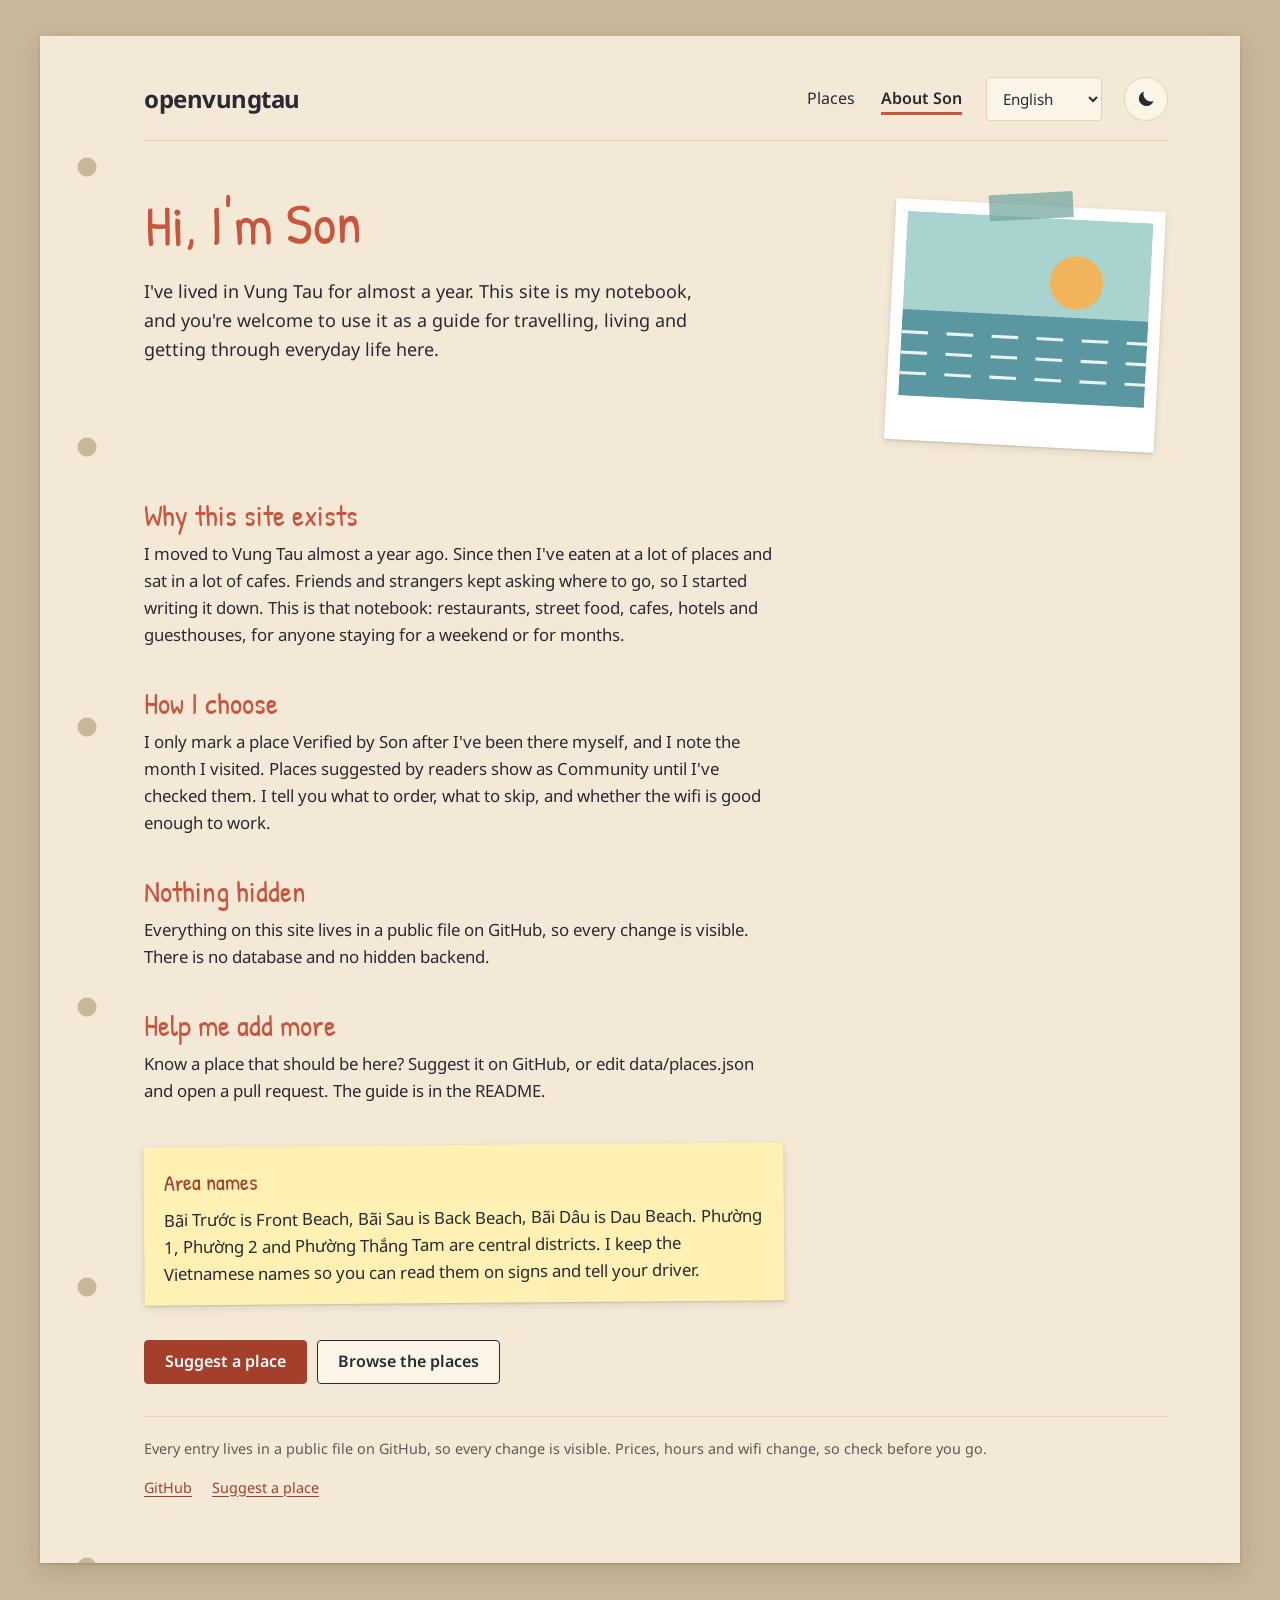
==== about.html @ d9847985 "Add openvungtau site: notebook UI, About page, 5 languages Static site (HTML, CSS, vanilla JS) of ve" ====
<!doctype html>
<html lang="en">
<head>
  <meta charset="utf-8">
  <meta name="viewport" content="width=device-width, initial-scale=1">
  <title data-i18n="about.title">Hi, I'm Son</title>
  <meta name="description" data-i18n-content="meta.description" content="Verified cafes, restaurants, stays and coworking spots in Vung Tau, Vietnam, from someone who lives there. For expats, nomads and travellers.">
  <meta name="color-scheme" content="light dark">
  <script>
    (function () {
      try {
        var saved = localStorage.getItem("ovt-theme");
        if (saved === "light" || saved === "dark") document.documentElement.dataset.theme = saved;
      } catch (e) {}
    })();
  </script>
  <link rel="preconnect" href="https://fonts.googleapis.com">
  <link rel="preconnect" href="https://fonts.gstatic.com" crossorigin>
  <link rel="stylesheet" href="https://fonts.googleapis.com/css2?family=Noto+Sans:wght@400;600;700&family=Noto+Sans+KR:wght@400;700&family=Noto+Sans+SC:wght@400;700&family=Patrick+Hand&display=swap">
  <link rel="stylesheet" href="css/style.css">
  <script src="js/i18n.js" defer></script>
</head>
<body>
  <div class="sheet">
    <header class="site-header">
      <a class="brand" href="index.html">openvungtau</a>
      <nav class="site-nav" data-i18n-label="nav.label" aria-label="Main">
        <a href="index.html" data-i18n="nav.places">Places</a>
        <a href="about.html" aria-current="page" data-i18n="nav.about">About Son</a>
        <label class="lang">
          <span class="visually-hidden" data-i18n="nav.lang">Language</span>
          <select id="lang-select"><option value="en">English</option></select>
        </label>
        <button class="icon-btn" id="theme-toggle" type="button" aria-label="Switch to dark mode" aria-pressed="false">
          <svg viewBox="0 0 24 24" width="20" height="20" aria-hidden="true" focusable="false">
            <path class="icon-moon" d="M21 14.5A9 9 0 0 1 9.5 3a9 9 0 1 0 11.5 11.5Z" fill="currentColor"/>
            <g class="icon-sun" fill="none" stroke="currentColor" stroke-width="2" stroke-linecap="round">
              <circle cx="12" cy="12" r="4"/>
              <path d="M12 2v2M12 20v2M4.9 4.9l1.4 1.4M17.7 17.7l1.4 1.4M2 12h2M20 12h2M4.9 19.1l1.4-1.4M17.7 6.3l1.4-1.4"/>
            </g>
          </svg>
        </button>
      </nav>
    </header>

    <main class="about">
      <section class="hero">
        <div class="hero-text">
          <h1 class="hand" data-i18n="about.title">Hi, I'm Son</h1>
          <p class="lead" data-i18n="about.lead">I've lived in Vung Tau for almost a year. This site is my notebook, and you're welcome to use it as a guide for travelling, living and getting through everyday life here.</p>
        </div>
        <div class="hero-photos" aria-hidden="true">
          <figure class="polaroid polaroid-a">
            <span class="tape"></span>
            <svg viewBox="0 0 240 180" role="presentation">
              <rect width="240" height="180" fill="#A9D3CE"/>
              <circle cx="168" cy="62" r="26" fill="#F2B45A"/>
              <rect y="96" width="240" height="84" fill="#5B97A0"/>
              <path d="M0 118h240M0 138h240M0 158h240" stroke="#E9F3EF" stroke-width="3" stroke-dasharray="26 18" fill="none"/>
            </svg>
          </figure>
        </div>
      </section>

      <div class="prose">
        <h2 class="hand" data-i18n="about.h1">Why this site exists</h2>
        <p data-i18n="about.p1">I moved to Vung Tau almost a year ago. Since then I've eaten at a lot of places and sat in a lot of cafes. Friends and strangers kept asking where to go, so I started writing it down. This is that notebook: restaurants, street food, cafes, hotels and guesthouses, for anyone staying for a weekend or for months.</p>

        <h2 class="hand" data-i18n="about.h2">How I choose</h2>
        <p data-i18n="about.p2">I only mark a place Verified by Son after I've been there myself, and I note the month I visited. Places suggested by readers show as Community until I've checked them. I tell you what to order, what to skip, and whether the wifi is good enough to work.</p>

        <h2 class="hand" data-i18n="about.h3">Nothing hidden</h2>
        <p data-i18n="about.p3">Everything on this site lives in a public file on GitHub, so every change is visible. There is no database and no hidden backend.</p>

        <h2 class="hand" data-i18n="about.h4">Help me add more</h2>
        <p data-i18n="about.p4">Know a place that should be here? Suggest it on GitHub, or edit data/places.json and open a pull request. The guide is in the README.</p>

        <aside class="note">
          <h3 class="hand" data-i18n="about.areasTitle">Area names</h3>
          <p data-i18n="about.areasText">Bãi Trước is Front Beach, Bãi Sau is Back Beach, Bãi Dâu is Dau Beach. Phường 1, Phường 2 and Phường Thắng Tam are central districts. I keep the Vietnamese names so you can read them on signs and tell your driver.</p>
        </aside>

        <div class="empty-actions about-actions">
          <a class="btn btn-primary" data-suggest-link href="#" rel="noopener" target="_blank" data-i18n="about.cta">Suggest a place</a>
          <a class="btn" href="index.html" data-i18n="about.back">Browse the places</a>
        </div>
      </div>
    </main>

    <footer class="site-footer">
      <p data-i18n="footer.note">Every entry lives in a public file on GitHub, so every change is visible. Prices, hours and wifi change, so check before you go.</p>
      <p class="footer-links">
        <a data-repo-link href="#" rel="noopener" target="_blank" data-i18n="nav.github">GitHub</a>
        <a data-suggest-link href="#" rel="noopener" target="_blank" data-i18n="nav.suggest">Suggest a place</a>
      </p>
    </footer>
  </div>
</body>
</html>
---- css/style.css ----
/* openvungtau – Son's notebook. Plain CSS, mobile-first.
   World: a ruled-paper notebook on a desk board, with taped photos, stamps and sticky notes.
   The paper owns the frame (headings, tape, stamps); body text stays calm and readable. */

:root {
  --desk: #C9B79A;
  --paper: #F4E9D6;
  --paper-2: #FBF5E8;         /* card paper */
  --paper-edge: #E2D3B5;
  --ink: #2B2A33;
  --ink-muted: #5F5A57;
  --clay: #C8553D;            /* large display + fills */
  --clay-ink: #A33F2B;        /* small text on paper (>= 4.5:1) */
  --sea: #6FA6A0;             /* tape, decoration */
  --sticky: #FFF0B3;
  --fill: #A33F2B;            /* pressed chip / primary button */
  --fill-ink: #FFFFFF;
  --focus: #1F5F66;
  --shadow: 0 1px 2px rgb(43 30 20 / 0.18), 0 8px 22px rgb(43 30 20 / 0.14);
  --shadow-sm: 0 1px 2px rgb(43 30 20 / 0.16), 0 3px 8px rgb(43 30 20 / 0.1);

  --body: "Noto Sans", "Noto Sans KR", "Noto Sans SC", system-ui, -apple-system, "Segoe UI", sans-serif;
  --hand: "Patrick Hand", "Noto Sans", "Noto Sans KR", "Noto Sans SC", system-ui, sans-serif;
  --radius: 4px;
  --gutter: 20px;
}

:root[data-theme="dark"] {
  --desk: #18222C;
  --paper: #262B36;
  --paper-2: #2F3542;
  --paper-edge: #3A4150;
  --ink: #EFE8DA;
  --ink-muted: #B8B0A6;
  --clay: #EE8B70;
  --clay-ink: #F2A892;
  --sea: #5E9C98;
  --sticky: #4D4524;
  --fill: #EE8B70;
  --fill-ink: #2A1812;
  --focus: #8ED3CE;
  --shadow: 0 1px 2px rgb(0 0 0 / 0.5), 0 8px 22px rgb(0 0 0 / 0.35);
  --shadow-sm: 0 1px 2px rgb(0 0 0 / 0.5), 0 3px 8px rgb(0 0 0 / 0.3);
}
@media (prefers-color-scheme: dark) {
  :root:not([data-theme="light"]) {
    --desk: #18222C;
    --paper: #262B36;
    --paper-2: #2F3542;
    --paper-edge: #3A4150;
    --ink: #EFE8DA;
    --ink-muted: #B8B0A6;
    --clay: #EE8B70;
    --clay-ink: #F2A892;
    --sea: #5E9C98;
    --sticky: #4D4524;
    --fill: #EE8B70;
    --fill-ink: #2A1812;
    --focus: #8ED3CE;
    --shadow: 0 1px 2px rgb(0 0 0 / 0.5), 0 8px 22px rgb(0 0 0 / 0.35);
    --shadow-sm: 0 1px 2px rgb(0 0 0 / 0.5), 0 3px 8px rgb(0 0 0 / 0.3);
  }
}

*, *::before, *::after { box-sizing: border-box; }
html { -webkit-text-size-adjust: 100%; }

body {
  margin: 0;
  background: var(--desk);
  color: var(--ink);
  font-family: var(--body);
  font-size: 1rem;
  line-height: 1.6;
}

h1, h2, h3, p, figure { margin: 0; }
a { color: var(--clay-ink); text-underline-offset: 3px; }

::selection { background: var(--sea); color: #10201f; }

:focus-visible { outline: 3px solid var(--focus); outline-offset: 2px; }

.hand {
  font-family: var(--hand);
  font-weight: 400;
  letter-spacing: 0;
}
:lang(ko) .hand, :lang(zh) .hand, :lang(ru) .hand { font-weight: 700; }

.visually-hidden {
  position: absolute !important;
  width: 1px; height: 1px;
  margin: -1px; padding: 0;
  overflow: hidden;
  clip: rect(0 0 0 0);
  white-space: nowrap;
  border: 0;
}

.skip-link {
  position: absolute;
  left: 12px;
  top: -100px;
  background: var(--fill);
  color: var(--fill-ink);
  padding: 8px 14px;
  border-radius: var(--radius);
  z-index: 100;
}
.skip-link:focus { top: 8px; }

/* ---------- The sheet (notebook page) ---------- */

.sheet {
  position: relative;
  max-width: 1200px;
  margin: 0 auto;
  min-height: 100vh;
  padding: 20px var(--gutter) 40px;
  background: var(--paper);
}
@media (min-width: 900px) {
  body { padding: 36px 24px 56px; }
  .sheet {
    min-height: 0;
    padding: 40px 72px 56px 104px;
    box-shadow: var(--shadow);
  }
  /* binder holes */
  .sheet::before {
    content: "";
    position: absolute;
    left: 36px;
    top: 0;
    bottom: 0;
    width: 22px;
    background:
      radial-gradient(circle at 11px 11px, var(--desk) 0 9px, transparent 10px) 0 120px / 22px 280px repeat-y;
    pointer-events: none;
  }
}

/* ---------- Header ---------- */

.site-header {
  display: flex;
  flex-wrap: wrap;
  align-items: center;
  justify-content: space-between;
  gap: 12px 24px;
  padding-bottom: 18px;
  border-bottom: 1px solid var(--paper-edge);
}
.brand {
  font-size: 1.5rem;
  font-weight: 700;
  letter-spacing: -0.02em;
  color: var(--ink);
  text-decoration: none;
}
.site-nav {
  display: flex;
  flex-wrap: wrap;
  align-items: center;
  gap: 6px 22px;
}
.site-nav a {
  color: var(--ink);
  text-decoration: none;
  padding: 10px 2px;
  min-height: 44px;
  display: inline-flex;
  align-items: center;
}
.site-nav a:hover { color: var(--clay-ink); }
.site-nav a[aria-current="page"] {
  font-weight: 600;
  text-decoration: underline;
  text-decoration-color: var(--clay);
  text-decoration-thickness: 3px;
  text-underline-offset: 8px;
}

.lang select {
  min-height: 44px;
  padding: 0 12px;
  font: inherit;
  font-size: 0.95rem;
  color: var(--ink);
  background: var(--paper-2);
  border: 1px solid var(--paper-edge);
  border-radius: var(--radius);
}

.icon-btn {
  display: inline-grid;
  place-items: center;
  width: 44px; height: 44px;
  border-radius: 50%;
  border: 1px solid var(--paper-edge);
  background: var(--paper-2);
  color: var(--ink);
  cursor: pointer;
}
.icon-btn:hover { border-color: var(--clay); }
.icon-sun { display: none; }
:root[data-theme="dark"] .icon-sun { display: inline; }
:root[data-theme="dark"] .icon-moon { display: none; }
@media (prefers-color-scheme: dark) {
  :root:not([data-theme="light"]) .icon-sun { display: inline; }
  :root:not([data-theme="light"]) .icon-moon { display: none; }
}

.btn {
  display: inline-flex;
  align-items: center;
  justify-content: center;
  min-height: 44px;
  padding: 0 20px;
  border-radius: var(--radius);
  border: 1px solid var(--ink);
  background: var(--paper-2);
  color: var(--ink);
  font: inherit;
  font-weight: 600;
  text-decoration: none;
  cursor: pointer;
}
.btn:hover { background: var(--paper-edge); }
.btn-primary {
  background: var(--fill);
  border-color: var(--fill);
  color: var(--fill-ink);
}
.btn-primary:hover { background: var(--fill); filter: brightness(1.1); }

/* ---------- Hero / greeting ---------- */

.hero {
  display: grid;
  gap: 28px;
  padding: 36px 0 12px;
}
.hero h1 {
  font-size: clamp(2.1rem, 6vw, 3.6rem);
  line-height: 1.12;
  color: var(--clay);
  max-width: 17em;
  text-wrap: balance;
  transform: rotate(-0.8deg);
  transform-origin: left top;
}
/* Keep Korean words whole when lines wrap. */
:lang(ko) body { word-break: keep-all; }

/* Russian runs long and has no handwriting face, so it sets smaller than the other languages. */
:lang(ru) .hero h1 { font-size: clamp(1.8rem, 4.4vw, 2.8rem); }
.hero .lead {
  margin-top: 20px;
  font-size: 1.125rem;
  max-width: 34em;
}
.sign {
  margin-top: 10px;
  font-size: 1.8rem;
  color: var(--clay-ink);
  transform: rotate(-3deg);
  transform-origin: left center;
}

.hero-photos {
  position: relative;
  height: 220px;
  margin-top: 8px;
}
.polaroid {
  position: absolute;
  width: 200px;
  padding: 10px 10px 34px;
  background: #fff;
  box-shadow: var(--shadow-sm);
}
.polaroid svg { display: block; width: 100%; height: auto; }
.polaroid-a { right: 8%; top: 0; transform: rotate(3deg); }
.polaroid-b { right: 40%; top: 56px; width: 160px; transform: rotate(-5deg); }
.tape {
  position: absolute;
  top: -12px;
  left: 50%;
  width: 84px;
  height: 26px;
  margin-left: -42px;
  background: color-mix(in srgb, var(--sea) 72%, transparent);
  transform: rotate(-6deg);
}
.tape-b { background: color-mix(in srgb, var(--clay) 55%, transparent); transform: rotate(7deg); }

@media (min-width: 860px) {
  .hero { grid-template-columns: 7fr 5fr; gap: 40px; padding-top: 52px; }
  .hero-photos { height: 340px; }
  .polaroid { width: 270px; padding: 12px 12px 44px; }
  .polaroid-a { right: 2%; top: 4px; }
  .polaroid-b { right: 46%; top: 130px; width: 210px; }
}
.about .hero { grid-template-columns: 1fr; }
@media (min-width: 860px) {
  .about .hero { grid-template-columns: 7fr 5fr; }
  .about .hero-photos { height: 260px; }
}

/* ---------- Controls ---------- */

.controls {
  display: grid;
  gap: 14px;
  padding-top: 28px;
  margin-top: 8px;
  border-top: 1px dashed var(--paper-edge);
}
.search input {
  width: 100%;
  min-height: 48px;
  padding: 0 16px;
  font: inherit;
  color: var(--ink);
  background: var(--paper-2);
  border: 1px solid var(--paper-edge);
  border-radius: var(--radius);
}
.search input::placeholder { color: var(--ink-muted); }

.filter-group { display: grid; gap: 6px; }
.filter-label {
  font-size: 0.85rem;
  font-weight: 600;
  color: var(--ink-muted);
}
.chips { display: flex; flex-wrap: wrap; gap: 8px; }
.chip {
  min-height: 40px;
  padding: 0 16px;
  border-radius: 999px;
  border: 1px solid var(--paper-edge);
  background: var(--paper-2);
  color: var(--ink);
  font: inherit;
  font-size: 0.92rem;
  cursor: pointer;
}
.chip:hover { border-color: var(--clay); }
.chip[aria-pressed="true"] {
  background: var(--fill);
  border-color: var(--fill);
  color: var(--fill-ink);
  font-weight: 600;
}
@media (min-width: 760px) {
  .filter-group { grid-template-columns: 96px 1fr; align-items: center; gap: 12px; }
}

.results-bar {
  display: flex;
  align-items: center;
  justify-content: space-between;
  gap: 12px;
  min-height: 44px;
  margin-top: 20px;
  color: var(--ink-muted);
  font-size: 0.92rem;
}
.link-btn {
  background: none;
  border: 0;
  color: var(--clay-ink);
  font: inherit;
  font-weight: 600;
  padding: 10px 4px;
  cursor: pointer;
  text-decoration: underline;
  text-underline-offset: 3px;
}

/* ---------- Entries (place cards) ---------- */

.entries {
  display: grid;
  gap: 28px;
  grid-template-columns: 1fr;
  padding: 12px 0 24px;
}
@media (min-width: 720px) {
  .entries { grid-template-columns: repeat(2, 1fr); gap: 34px 30px; }
}

.entry {
  position: relative;
  display: flex;
  flex-direction: column;
  gap: 10px;
  padding: 26px 22px 20px;
  background: var(--paper-2);
  box-shadow: var(--shadow-sm);
}
.entry:nth-child(odd) { transform: rotate(-0.5deg); }
.entry:nth-child(even) { transform: rotate(0.6deg); }
.entry::before {                       /* tape holding the entry down */
  content: "";
  position: absolute;
  top: -11px;
  left: 28px;
  width: 78px;
  height: 24px;
  background: color-mix(in srgb, var(--sea) 70%, transparent);
  transform: rotate(-4deg);
}
.entry:nth-child(even)::before { left: auto; right: 28px; transform: rotate(5deg); }
.entry:hover { box-shadow: var(--shadow); }
.entry:focus-within { outline: 3px solid var(--focus); outline-offset: 3px; }

.entry-top {
  display: flex;
  align-items: center;
  justify-content: space-between;
  gap: 12px;
}
.entry-cat {
  font-size: 0.85rem;
  font-weight: 600;
  color: var(--ink-muted);
}

.stamp {
  display: inline-block;
  padding: 1px 10px;
  border: 2px solid currentColor;
  border-radius: 3px;
  font-size: 0.8rem;
  font-weight: 700;
  line-height: 1.5;
  text-transform: none;
  transform: rotate(-3deg);
}
.stamp-ok { color: #1F6B3A; }
.stamp-community { color: #8A5300; border-style: dashed; }
:root[data-theme="dark"] .stamp-ok { color: #7FD49A; }
:root[data-theme="dark"] .stamp-community { color: #F0C36A; }
@media (prefers-color-scheme: dark) {
  :root:not([data-theme="light"]) .stamp-ok { color: #7FD49A; }
  :root:not([data-theme="light"]) .stamp-community { color: #F0C36A; }
}

.entry-title { font-size: 1.4rem; line-height: 1.25; font-weight: 700; }
.entry-title button {
  all: unset;
  cursor: pointer;
}
.entry-title button::after {           /* the whole entry is the click target */
  content: "";
  position: absolute;
  inset: 0;
}
.entry-title button:focus-visible { outline: none; }
.entry-meta { color: var(--ink-muted); font-size: 0.92rem; }
.entry-note {
  font-family: var(--hand);
  font-size: 1.2rem;
  line-height: 1.35;
  color: var(--clay-ink);
}
:lang(ko) .entry-note, :lang(zh) .entry-note, :lang(ru) .entry-note {
  font-family: var(--body);
  font-size: 0.98rem;
  font-weight: 600;
}

.pills { display: flex; flex-wrap: wrap; gap: 6px; margin-top: auto; padding-top: 6px; }
.pill {
  display: inline-flex;
  align-items: center;
  gap: 5px;
  min-height: 28px;
  padding: 0 10px;
  border: 1px dashed var(--ink-muted);
  border-radius: 3px;
  font-size: 0.8rem;
  color: var(--ink);
}
.pill svg { flex: none; color: var(--clay-ink); }
.pill-off { color: var(--ink-muted); border-color: var(--paper-edge); }
.pill-off svg { color: var(--ink-muted); }

/* ---------- Empty / error ---------- */

.empty {
  text-align: center;
  padding: 48px 8px 64px;
  max-width: 460px;
  margin: 0 auto;
}
.empty h2 { font-size: 2rem; color: var(--clay); margin-bottom: 8px; }
.empty p { color: var(--ink-muted); }
.empty-actions {
  display: flex;
  flex-wrap: wrap;
  justify-content: center;
  gap: 10px;
  margin-top: 20px;
}
[hidden] { display: none !important; }

/* ---------- Detail dialog ---------- */

dialog {
  width: min(660px, calc(100% - 20px));
  max-height: calc(100dvh - 20px);
  padding: 0;
  border: 0;
  border-radius: var(--radius);
  background: var(--paper);
  color: var(--ink);
  box-shadow: 0 20px 60px rgb(0 0 0 / 0.4);
}
dialog::backdrop { background: rgb(20 14 8 / 0.55); }

.detail-body { position: relative; padding: 28px 22px 30px; }
.detail-close { position: absolute; top: 12px; right: 12px; }
.detail-top { display: flex; flex-wrap: wrap; align-items: center; gap: 12px; padding-right: 56px; }
.detail-title {
  font-size: 1.9rem;
  line-height: 1.2;
  color: var(--clay);
  margin: 12px 0 4px;
  padding-right: 52px;
}
.detail-sub { color: var(--ink-muted); }
.detail-photo {
  display: block;
  width: 100%;
  max-height: 320px;
  object-fit: cover;
  margin-top: 18px;
  padding: 8px;
  background: #fff;
  box-shadow: var(--shadow-sm);
  transform: rotate(-0.6deg);
}

.detail-section { margin-top: 26px; }
.detail-section h3 {
  font-size: 0.9rem;
  font-weight: 700;
  color: var(--ink-muted);
  margin-bottom: 8px;
}

.sticky {
  position: relative;
  margin: 14px 4px 0;
  padding: 16px 18px;
  background: var(--sticky);
  color: var(--ink);
  box-shadow: var(--shadow-sm);
  transform: rotate(-0.8deg);
}
.sticky:nth-of-type(even) { transform: rotate(0.9deg); }
.sticky::before {
  content: "";
  position: absolute;
  top: -10px;
  left: 50%;
  width: 70px;
  height: 22px;
  margin-left: -35px;
  background: color-mix(in srgb, var(--sea) 70%, transparent);
  transform: rotate(-3deg);
}
.sticky-label {
  display: block;
  font-size: 0.85rem;
  font-weight: 700;
  color: var(--clay-ink);
  margin-bottom: 4px;
}
:root[data-theme="dark"] .sticky-label { color: #F5C9B8; }
@media (prefers-color-scheme: dark) {
  :root:not([data-theme="light"]) .sticky-label { color: #F5C9B8; }
}

.facts { display: grid; grid-template-columns: 1fr; margin: 0; }
.facts div {
  display: flex;
  justify-content: space-between;
  gap: 16px;
  padding: 9px 0;
  border-bottom: 1px dashed var(--paper-edge);
}
.facts dt { color: var(--ink-muted); }
.facts dd { margin: 0; text-align: right; font-weight: 600; }
@media (min-width: 560px) {
  .facts { grid-template-columns: 1fr 1fr; column-gap: 28px; }
}

.detail-actions { display: flex; flex-wrap: wrap; gap: 10px; margin-top: 28px; }

/* ---------- About ---------- */

.prose {
  max-width: 40rem;
  padding: 24px 0 8px;
}
.prose h2 {
  font-size: 1.9rem;
  line-height: 1.2;
  color: var(--clay);
  margin: 36px 0 8px;
}
.prose h2:first-child { margin-top: 0; }
.prose p { font-size: 1.05rem; }
.note {
  margin-top: 40px;
  padding: 18px 20px;
  background: var(--sticky);
  box-shadow: var(--shadow-sm);
  transform: rotate(-0.5deg);
}
.note h3 { font-size: 1.4rem; color: var(--clay-ink); margin-bottom: 6px; }
:root[data-theme="dark"] .note h3 { color: #F5C9B8; }
@media (prefers-color-scheme: dark) {
  :root:not([data-theme="light"]) .note h3 { color: #F5C9B8; }
}
.about-actions { justify-content: flex-start; margin-top: 36px; }

/* ---------- Footer ---------- */

.site-footer {
  margin-top: 24px;
  padding-top: 20px;
  border-top: 1px solid var(--paper-edge);
  color: var(--ink-muted);
  font-size: 0.9rem;
}
.footer-links { display: flex; gap: 20px; margin-top: 8px; }
.footer-links a { padding: 8px 0; }

@media (prefers-reduced-motion: no-preference) {
  .chip, .btn, .icon-btn, .entry { transition: background-color 0.2s, border-color 0.2s, box-shadow 0.25s, filter 0.2s; }
}
@media (prefers-reduced-motion: reduce) {
  .hero h1, .sign, .entry, .sticky, .note, .polaroid { transition: none; }
}
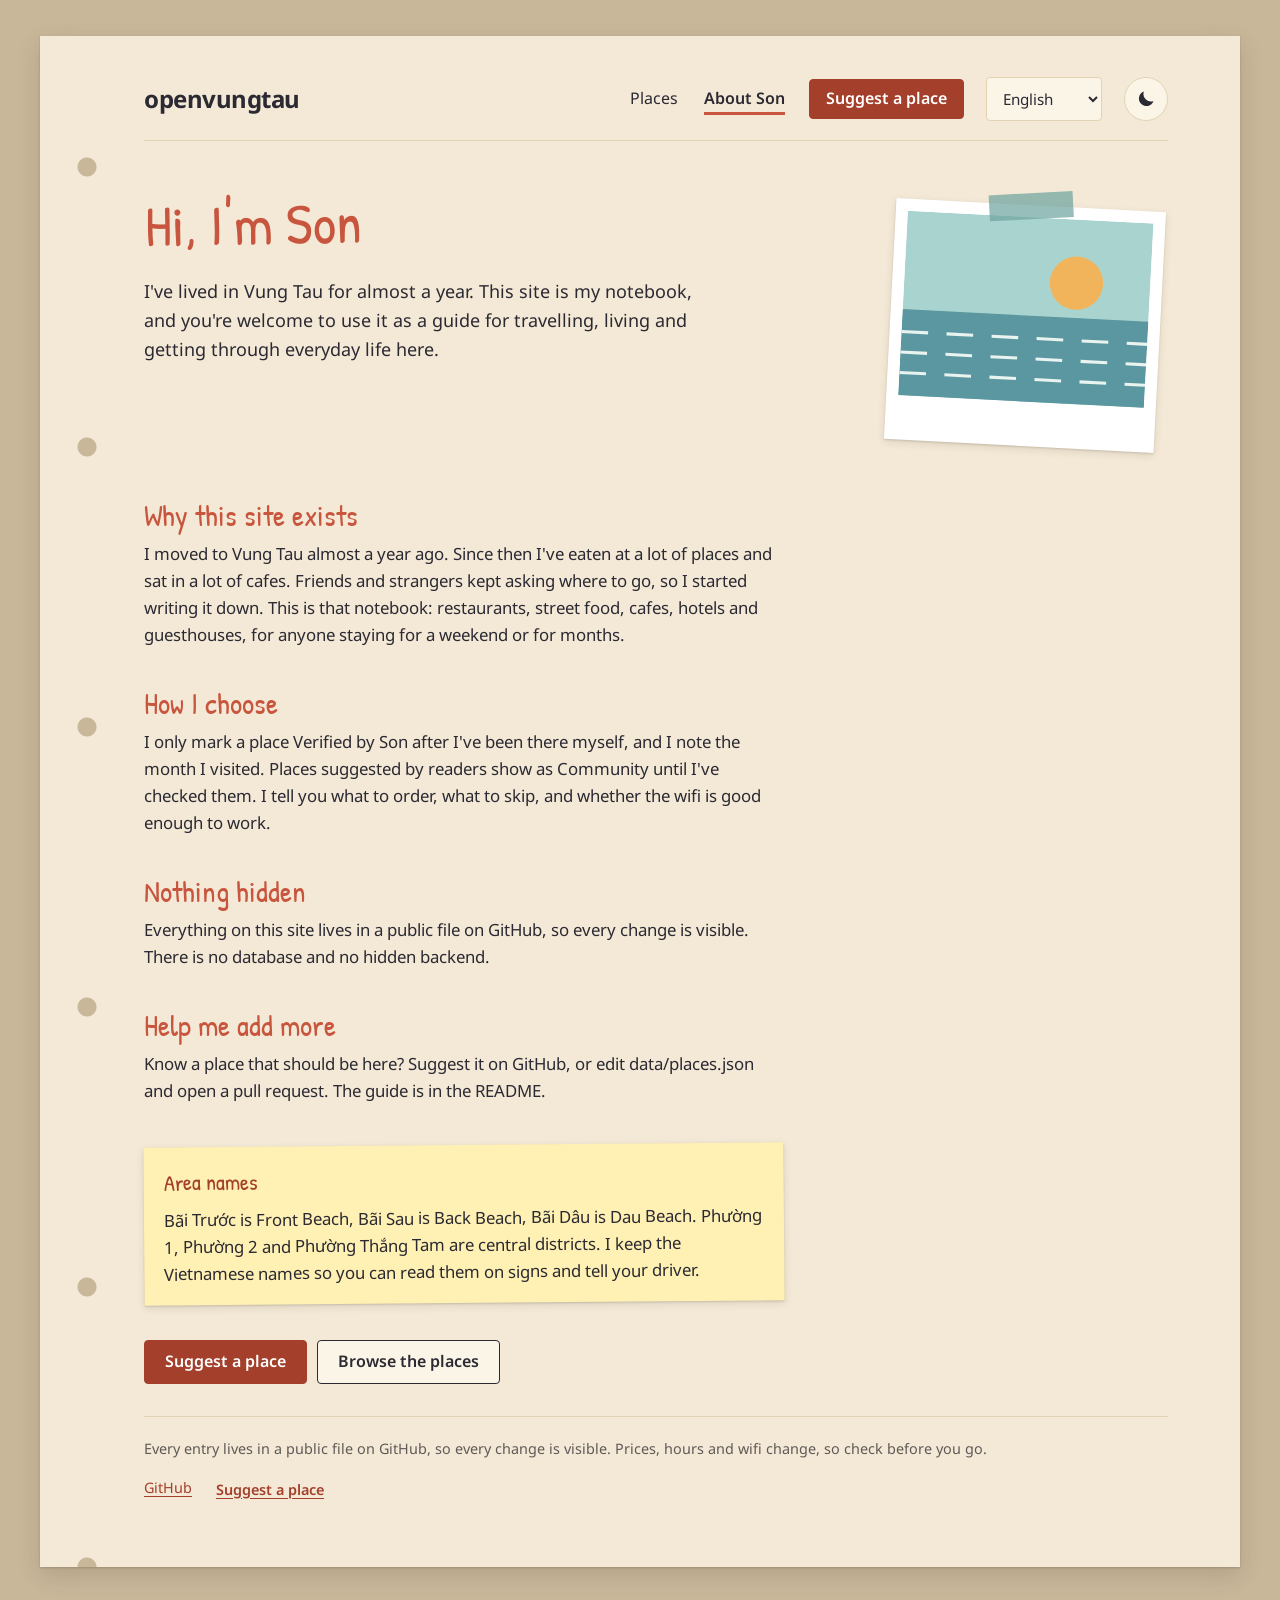
==== commit 9853ce04: "Add "Suggest a place" widget with Zalo, WhatsApp, Telegram, GitHub Replace the GitHub-issue link wit" ====
--- a/about.html
+++ b/about.html
@@ -19,6 +19,7 @@
   <link rel="stylesheet" href="https://fonts.googleapis.com/css2?family=Noto+Sans:wght@400;600;700&family=Noto+Sans+KR:wght@400;700&family=Noto+Sans+SC:wght@400;700&family=Patrick+Hand&display=swap">
   <link rel="stylesheet" href="css/style.css">
   <script src="js/i18n.js" defer></script>
+  <script src="js/suggest.js" defer></script>
 </head>
 <body>
   <div class="sheet">
@@ -27,6 +28,7 @@
       <nav class="site-nav" data-i18n-label="nav.label" aria-label="Main">
         <a href="index.html" data-i18n="nav.places">Places</a>
         <a href="about.html" aria-current="page" data-i18n="nav.about">About Son</a>
+        <button class="btn btn-primary nav-suggest" type="button" data-suggest data-i18n="nav.suggest">Suggest a place</button>
         <label class="lang">
           <span class="visually-hidden" data-i18n="nav.lang">Language</span>
           <select id="lang-select"><option value="en">English</option></select>
@@ -81,7 +83,7 @@
         </aside>
 
         <div class="empty-actions about-actions">
-          <a class="btn btn-primary" data-suggest-link href="#" rel="noopener" target="_blank" data-i18n="about.cta">Suggest a place</a>
+          <button class="btn btn-primary" type="button" data-suggest data-i18n="about.cta">Suggest a place</button>
           <a class="btn" href="index.html" data-i18n="about.back">Browse the places</a>
         </div>
       </div>
@@ -91,7 +93,7 @@
       <p data-i18n="footer.note">Every entry lives in a public file on GitHub, so every change is visible. Prices, hours and wifi change, so check before you go.</p>
       <p class="footer-links">
         <a data-repo-link href="#" rel="noopener" target="_blank" data-i18n="nav.github">GitHub</a>
-        <a data-suggest-link href="#" rel="noopener" target="_blank" data-i18n="nav.suggest">Suggest a place</a>
+        <button class="link-btn" type="button" data-suggest data-i18n="nav.suggest">Suggest a place</button>
       </p>
     </footer>
   </div>
--- a/css/style.css
+++ b/css/style.css
@@ -649,3 +649,32 @@
 @media (prefers-reduced-motion: reduce) {
   .hero h1, .sign, .entry, .sticky, .note, .polaroid { transition: none; }
 }
+
+/* ---------- Suggest widget ---------- */
+
+.nav-suggest { display: none; min-height: 40px; padding: 0 16px; }
+@media (min-width: 720px) { .nav-suggest { display: inline-flex; } }
+
+.channels { list-style: none; margin: 22px 0 0; padding: 0; display: grid; gap: 10px; }
+.channel {
+  display: grid;
+  grid-template-columns: 24px auto 1fr;
+  align-items: center;
+  gap: 4px 12px;
+  min-height: 56px;
+  padding: 10px 16px;
+  background: var(--paper-2);
+  border: 1px solid var(--paper-edge);
+  border-radius: var(--radius);
+  color: var(--ink);
+  text-decoration: none;
+}
+.channel:hover { border-color: var(--clay); box-shadow: var(--shadow-sm); }
+.channel svg { color: var(--clay-ink); }
+.channel-name { font-weight: 700; }
+.channel-note { color: var(--ink-muted); font-size: 0.92rem; text-align: right; }
+@media (max-width: 479px) {
+  .channel { grid-template-columns: 24px 1fr; }
+  .channel-note { grid-column: 2; text-align: left; }
+}
+.suggest-hint { margin-top: 24px; font-size: 0.95rem; }
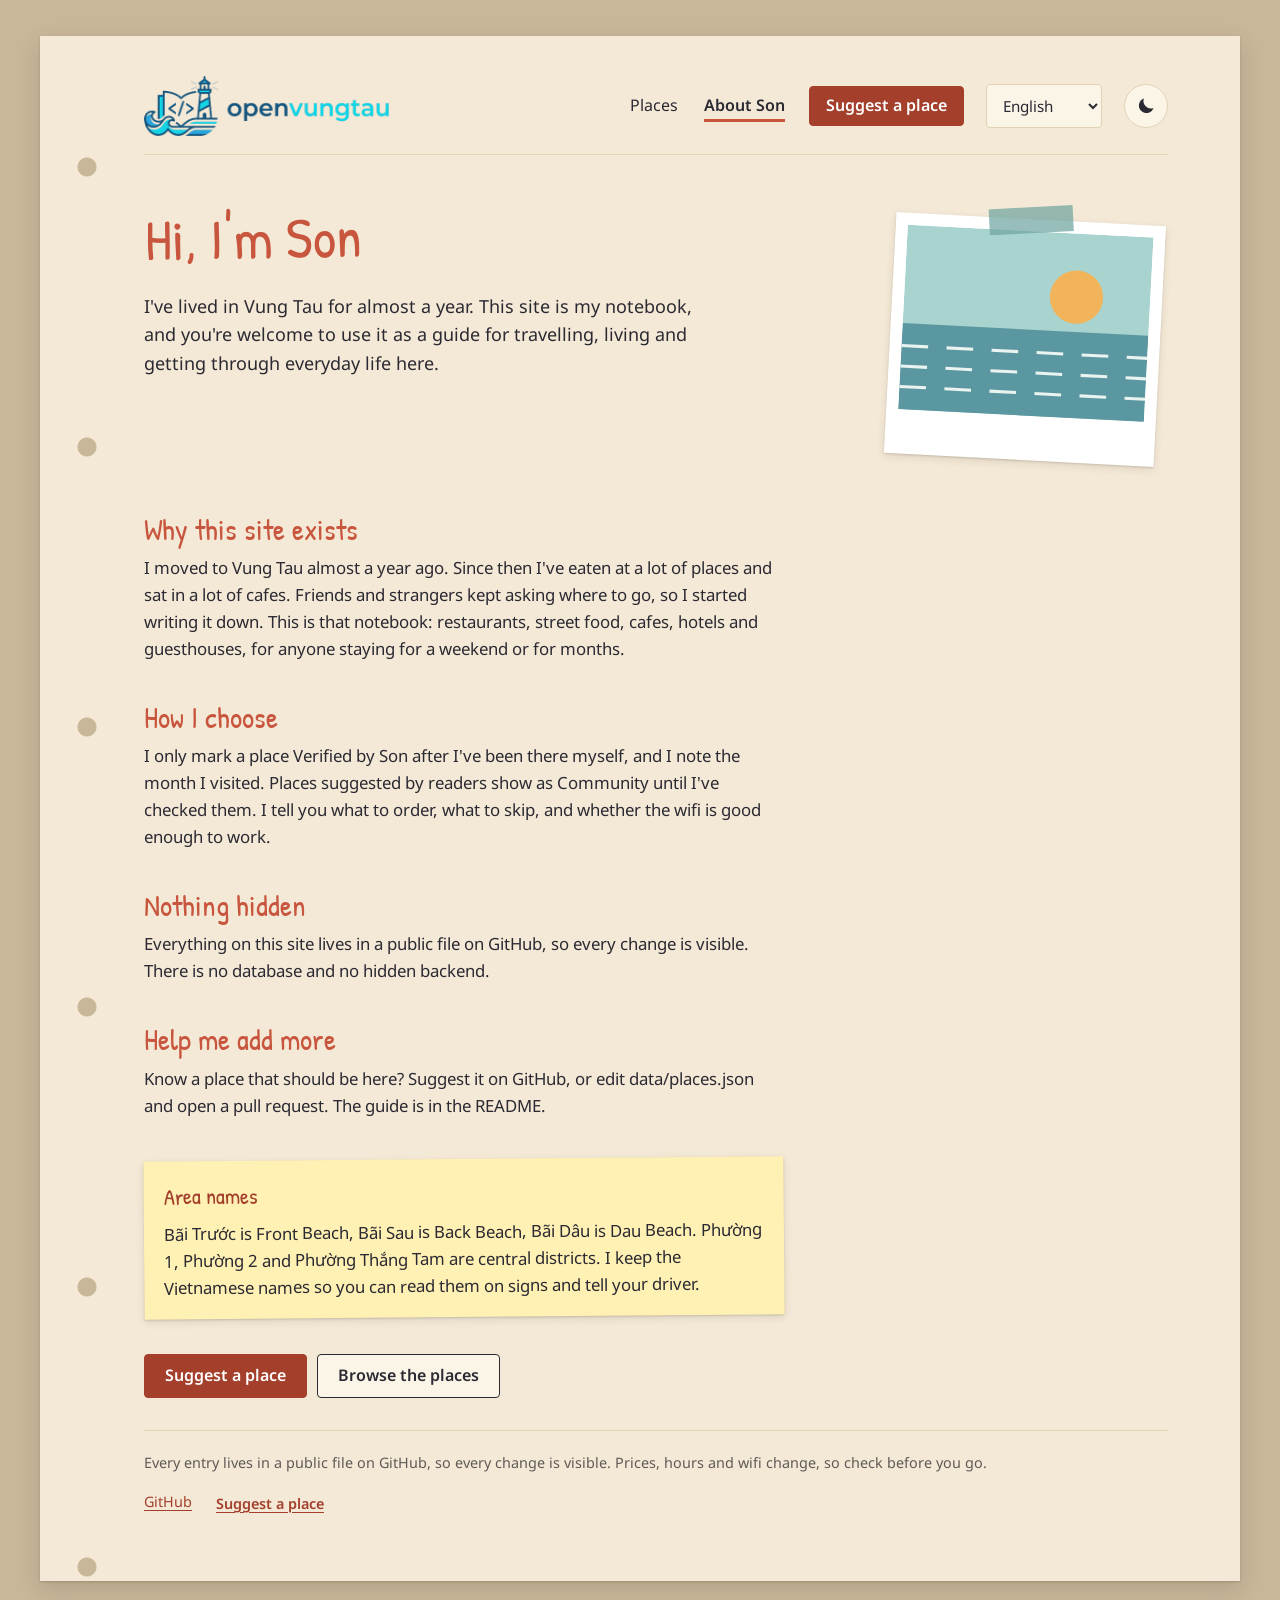
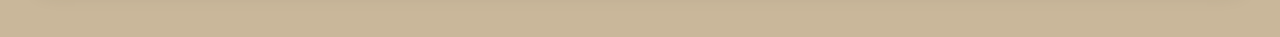
==== commit 10e4972e: "Use the openvungtau logo in the header and as favicon Background removed from the supplied logo; a h" ====
--- a/about.html
+++ b/about.html
@@ -17,6 +17,7 @@
   <link rel="preconnect" href="https://fonts.googleapis.com">
   <link rel="preconnect" href="https://fonts.gstatic.com" crossorigin>
   <link rel="stylesheet" href="https://fonts.googleapis.com/css2?family=Noto+Sans:wght@400;600;700&family=Noto+Sans+KR:wght@400;700&family=Noto+Sans+SC:wght@400;700&family=Patrick+Hand&display=swap">
+  <link rel="icon" type="image/png" href="images/icon.png">
   <link rel="stylesheet" href="css/style.css">
   <script src="js/i18n.js" defer></script>
   <script src="js/suggest.js" defer></script>
@@ -24,7 +25,10 @@
 <body>
   <div class="sheet">
     <header class="site-header">
-      <a class="brand" href="index.html">openvungtau</a>
+      <a class="brand" href="index.html">
+        <img class="logo logo-light" src="images/logo-horizontal.png" width="522" height="128" alt="openvungtau">
+        <img class="logo logo-dark" src="images/logo-horizontal-dark.png" width="522" height="128" alt="" aria-hidden="true">
+      </a>
       <nav class="site-nav" data-i18n-label="nav.label" aria-label="Main">
         <a href="index.html" data-i18n="nav.places">Places</a>
         <a href="about.html" aria-current="page" data-i18n="nav.about">About Son</a>
--- a/css/style.css
+++ b/css/style.css
@@ -678,3 +678,16 @@
   .channel-note { grid-column: 2; text-align: left; }
 }
 .suggest-hint { margin-top: 24px; font-size: 0.95rem; }
+
+/* ---------- Logo ---------- */
+
+.brand { display: inline-flex; align-items: center; }
+.logo { display: block; height: 52px; width: auto; }
+@media (min-width: 720px) { .logo { height: 60px; } }
+.logo-dark { display: none; }
+:root[data-theme="dark"] .logo-light { display: none; }
+:root[data-theme="dark"] .logo-dark { display: block; }
+@media (prefers-color-scheme: dark) {
+  :root:not([data-theme="light"]) .logo-light { display: none; }
+  :root:not([data-theme="light"]) .logo-dark { display: block; }
+}
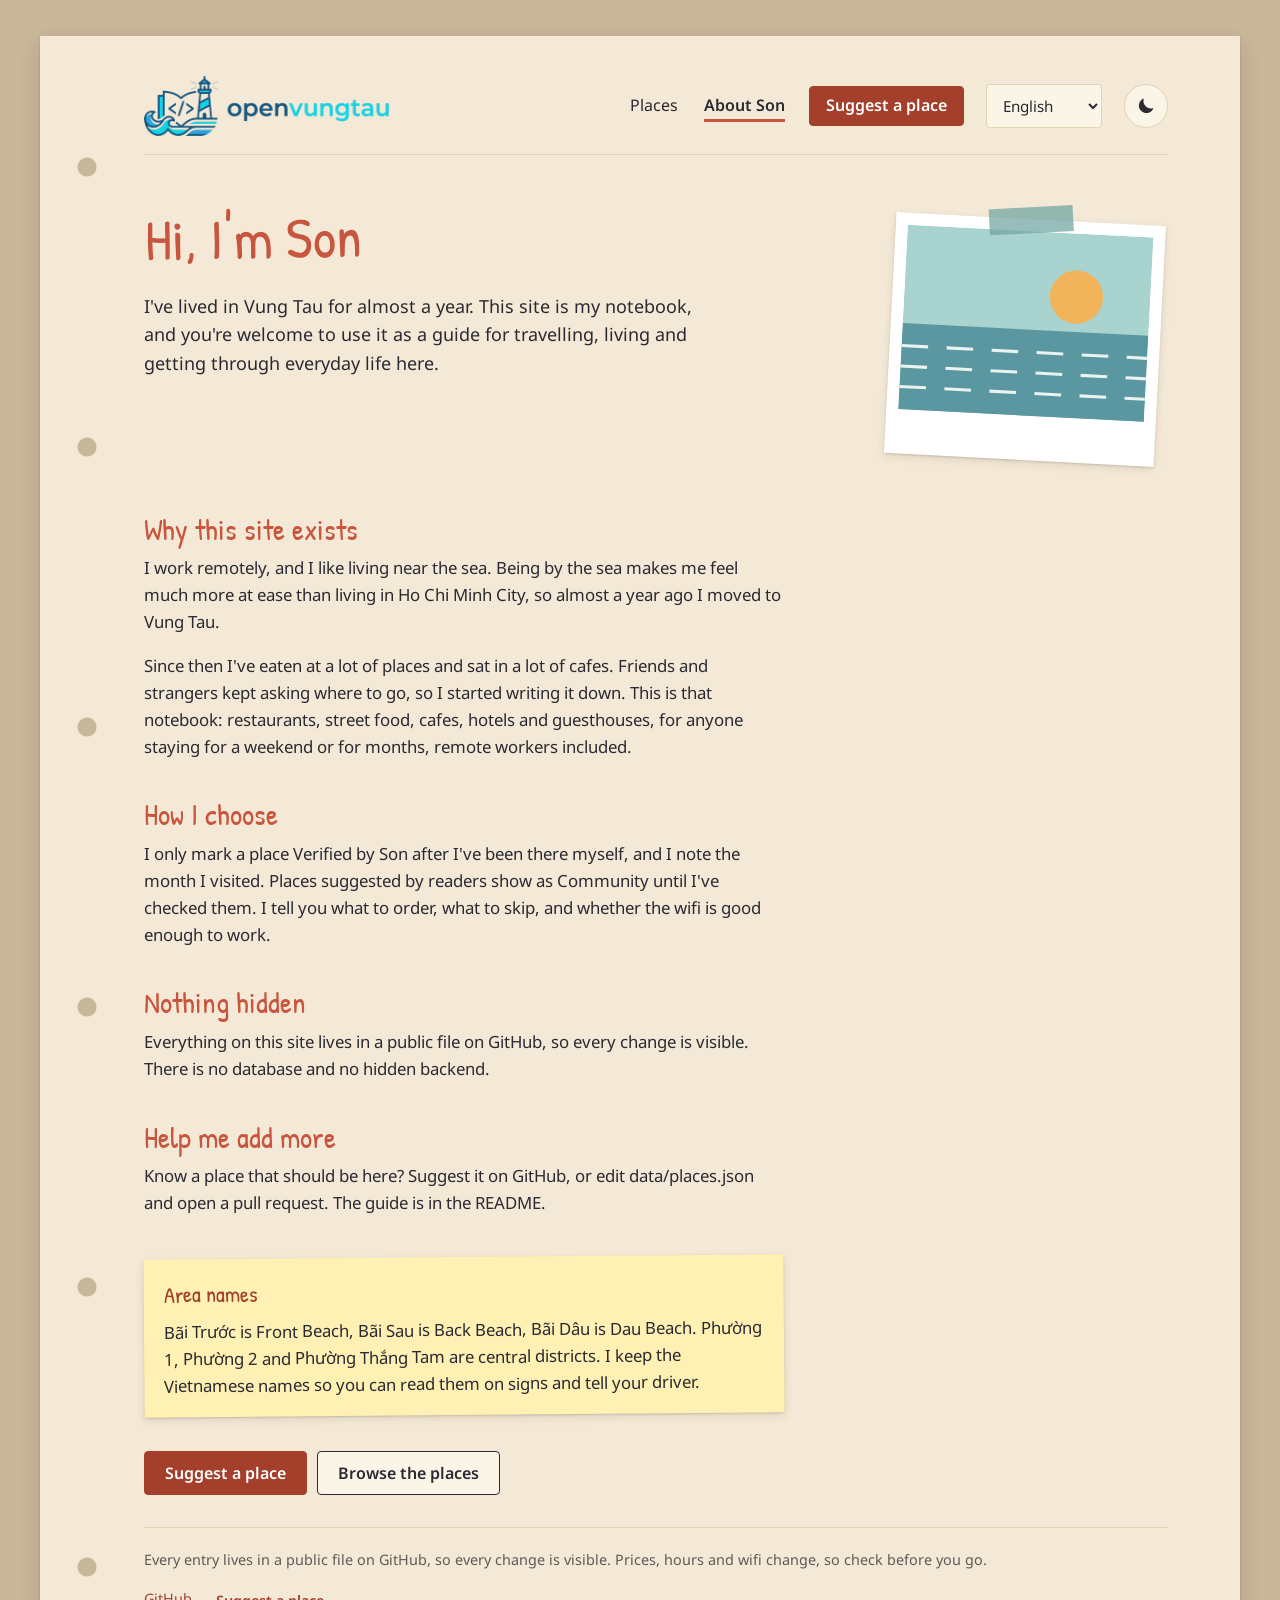
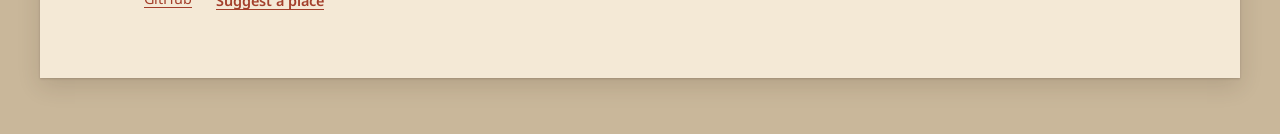
==== commit ec2a9d6a: "About: add remote work and moving from HCMC for the sea, in 5 languages Co-Authored-By: Claude Sonne" ====
--- a/about.html
+++ b/about.html
@@ -70,7 +70,8 @@
 
       <div class="prose">
         <h2 class="hand" data-i18n="about.h1">Why this site exists</h2>
-        <p data-i18n="about.p1">I moved to Vung Tau almost a year ago. Since then I've eaten at a lot of places and sat in a lot of cafes. Friends and strangers kept asking where to go, so I started writing it down. This is that notebook: restaurants, street food, cafes, hotels and guesthouses, for anyone staying for a weekend or for months.</p>
+        <p data-i18n="about.p1a">I work remotely, and I like living near the sea. Being by the sea makes me feel much more at ease than living in Ho Chi Minh City, so almost a year ago I moved to Vung Tau.</p>
+        <p data-i18n="about.p1">Since then I've eaten at a lot of places and sat in a lot of cafes. Friends and strangers kept asking where to go, so I started writing it down. This is that notebook: restaurants, street food, cafes, hotels and guesthouses, for anyone staying for a weekend or for months, remote workers included.</p>
 
         <h2 class="hand" data-i18n="about.h2">How I choose</h2>
         <p data-i18n="about.p2">I only mark a place Verified by Son after I've been there myself, and I note the month I visited. Places suggested by readers show as Community until I've checked them. I tell you what to order, what to skip, and whether the wifi is good enough to work.</p>
--- a/css/style.css
+++ b/css/style.css
@@ -691,3 +691,5 @@
   :root:not([data-theme="light"]) .logo-light { display: none; }
   :root:not([data-theme="light"]) .logo-dark { display: block; }
 }
+
+.prose p + p { margin-top: 1em; }
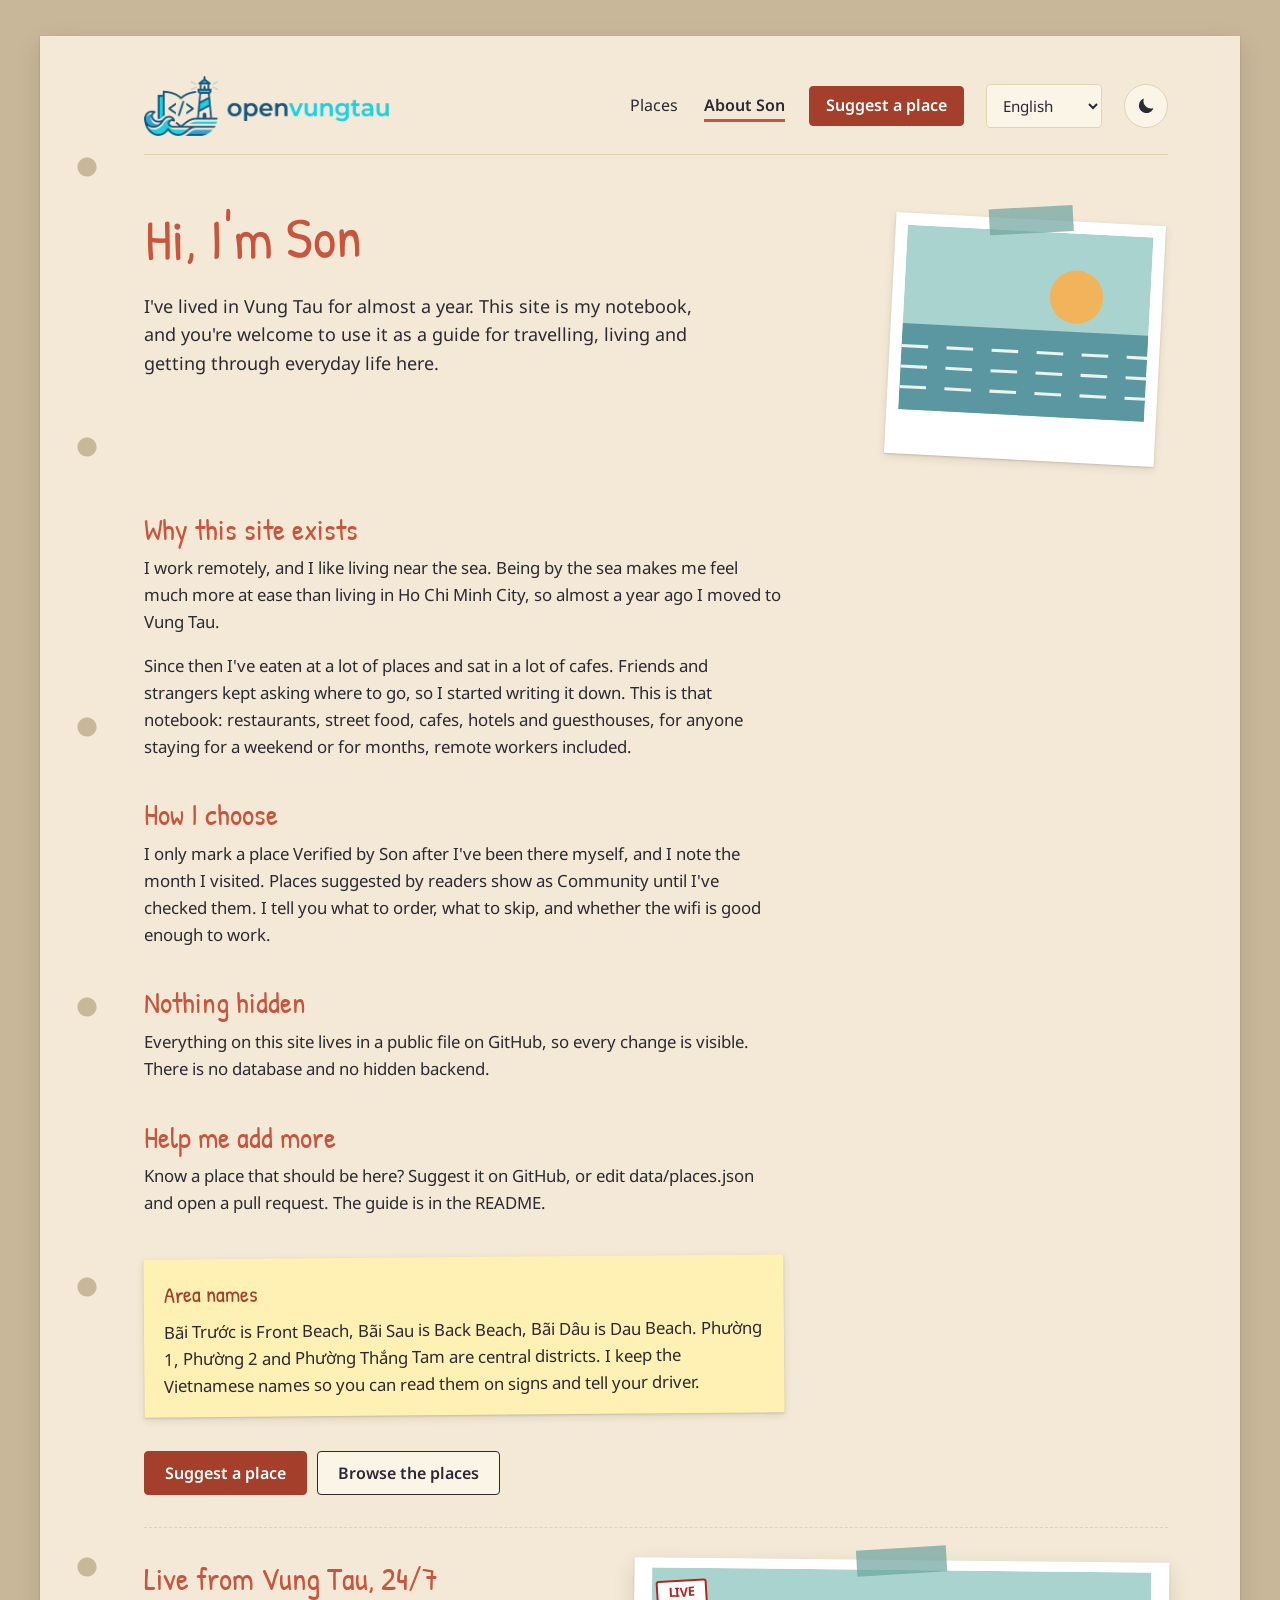
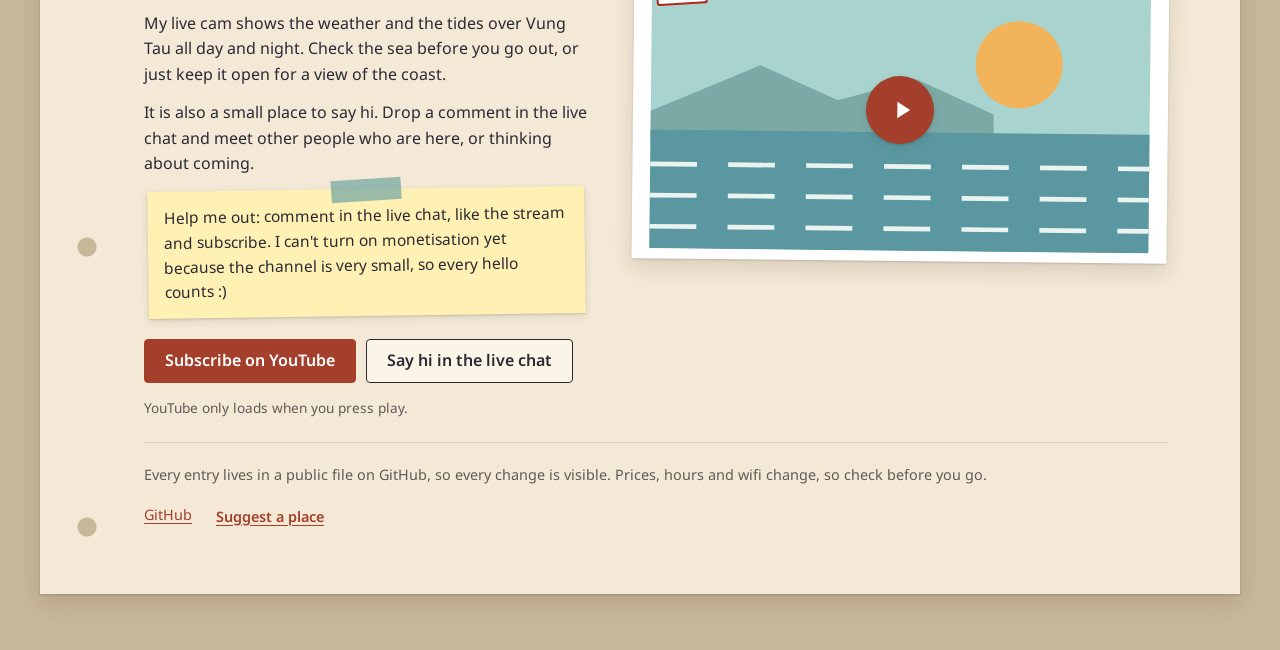
==== commit decdc5c0: "Add live cam section: YouTube live embed, subscribe and live chat, 5 languages Co-Authored-By: Claud" ====
--- a/about.html
+++ b/about.html
@@ -21,6 +21,7 @@
   <link rel="stylesheet" href="css/style.css">
   <script src="js/i18n.js" defer></script>
   <script src="js/suggest.js" defer></script>
+  <script src="js/livecam.js" defer></script>
 </head>
 <body>
   <div class="sheet">
@@ -92,6 +93,7 @@
           <a class="btn" href="index.html" data-i18n="about.back">Browse the places</a>
         </div>
       </div>
+      <div data-livecam></div>
     </main>
 
     <footer class="site-footer">
--- a/css/style.css
+++ b/css/style.css
@@ -693,3 +693,69 @@
 }
 
 .prose p + p { margin-top: 1em; }
+
+/* ---------- Live cam ---------- */
+
+.livecam {
+  display: grid;
+  gap: 28px;
+  margin: 24px 0 8px;
+  padding-top: 32px;
+  border-top: 1px dashed var(--paper-edge);
+}
+@media (min-width: 900px) {
+  .livecam { grid-template-columns: 5fr 6fr; gap: 44px; align-items: start; }
+}
+.livecam-text h2 { font-size: 2rem; line-height: 1.2; color: var(--clay); margin-bottom: 12px; }
+:lang(ru) .livecam-text h2 { font-size: 1.7rem; }
+.livecam-text p + p { margin-top: 0.8em; }
+.livecam-support { margin: 20px 4px 0; padding: 14px 16px; font-size: 0.97rem; }
+.livecam-actions { display: flex; flex-wrap: wrap; gap: 10px; margin-top: 22px; }
+.livecam-privacy { margin-top: 14px; color: var(--ink-muted); font-size: 0.85rem; }
+
+.livecam-player {
+  position: relative;
+  aspect-ratio: 16 / 9;
+  background: #fff;
+  padding: 10px;
+  box-shadow: var(--shadow);
+  transform: rotate(0.6deg);
+}
+.livecam-player::before {
+  content: "";
+  position: absolute;
+  top: -12px;
+  left: 50%;
+  width: 90px;
+  height: 26px;
+  margin-left: -45px;
+  background: color-mix(in srgb, var(--sea) 72%, transparent);
+  transform: rotate(-4deg);
+  z-index: 1;
+}
+.livecam-play { all: unset; cursor: pointer; display: block; position: relative; width: 100%; height: 100%; }
+.livecam-play:focus-visible { outline: 3px solid var(--focus); outline-offset: 3px; }
+.livecam-art { display: block; width: 100%; height: 100%; object-fit: cover; }
+.livecam-frame { display: block; width: 100%; height: 100%; border: 0; }
+.livecam-playbtn {
+  position: absolute;
+  left: 50%; top: 50%;
+  width: 68px; height: 68px;
+  margin: -34px 0 0 -34px;
+  display: grid;
+  place-items: center;
+  border-radius: 50%;
+  background: var(--fill);
+  color: var(--fill-ink);
+  font-size: 1.6rem;
+  padding-left: 4px;
+  box-shadow: var(--shadow-sm);
+}
+.livecam-play:hover .livecam-playbtn { filter: brightness(1.1); }
+.stamp-live {
+  position: absolute;
+  top: 12px; left: 12px;
+  background: #fff;
+  color: #B3261E;
+  transform: rotate(-4deg);
+}
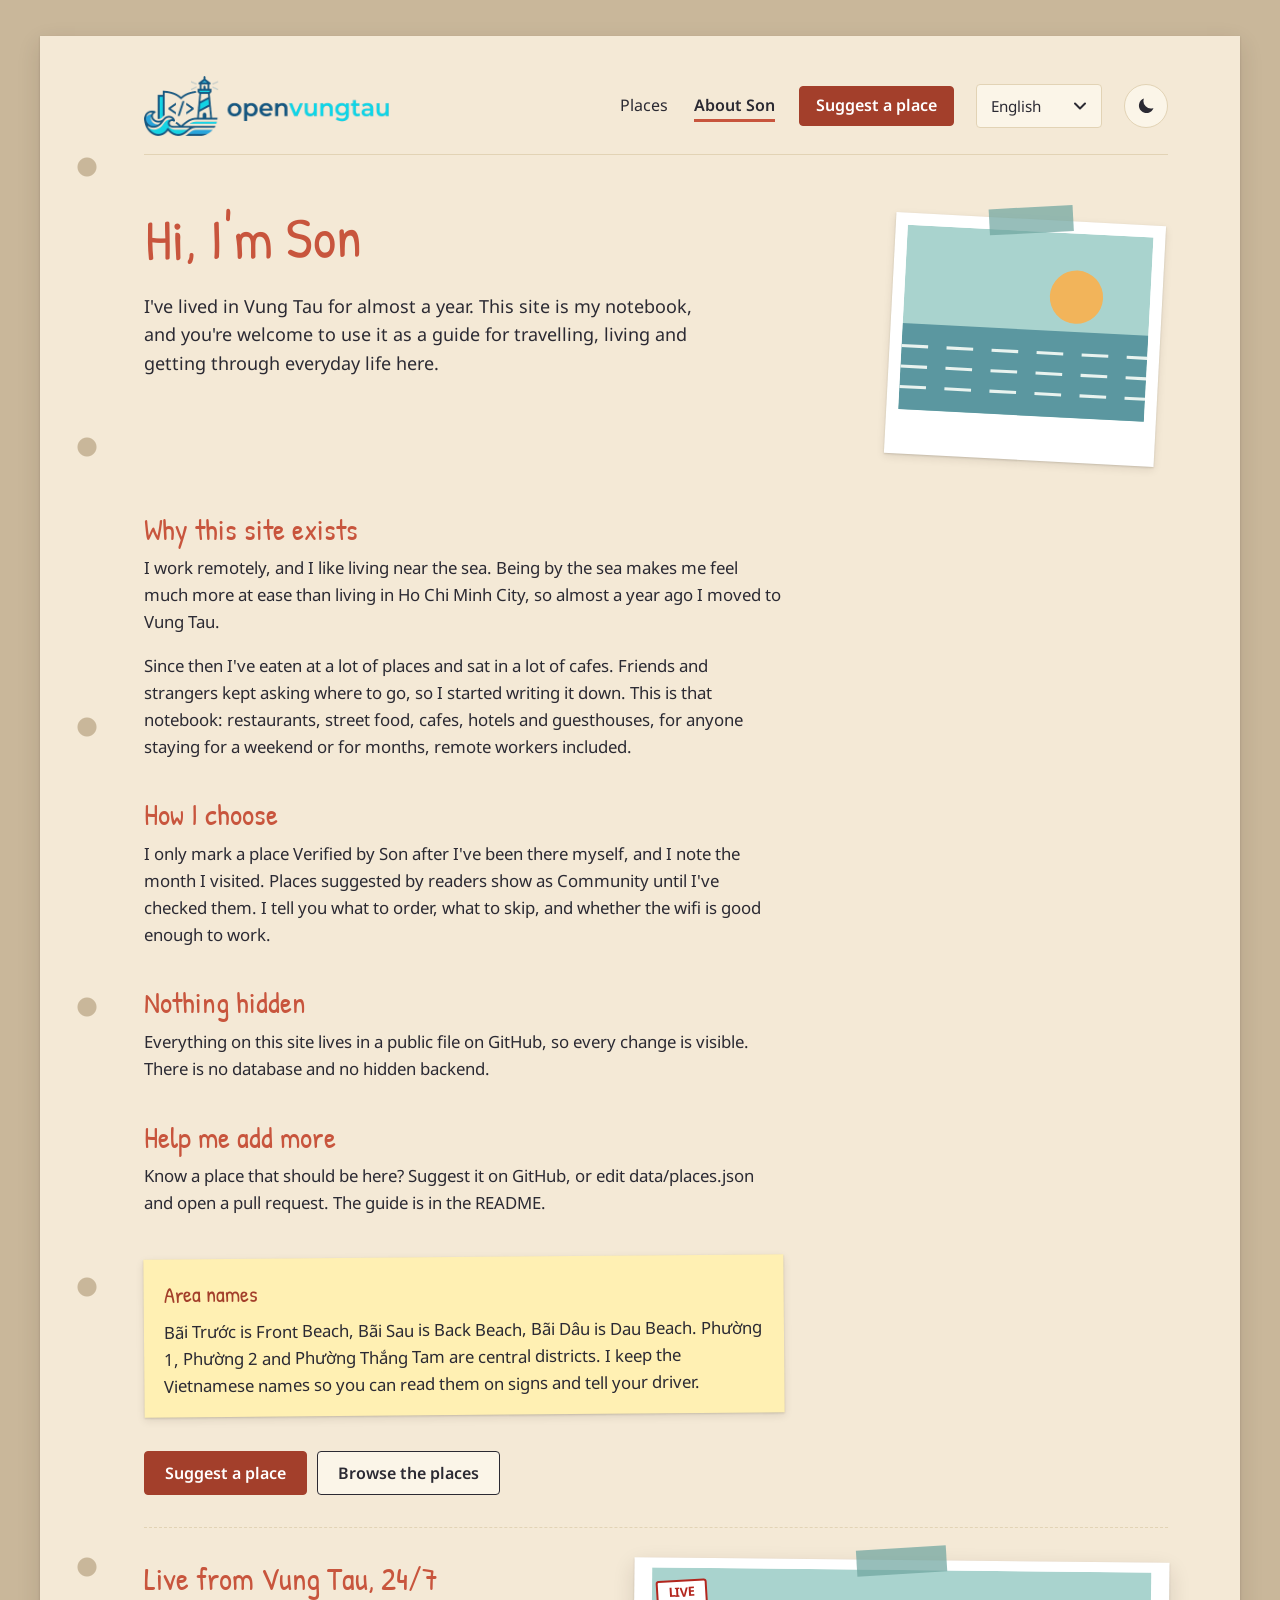
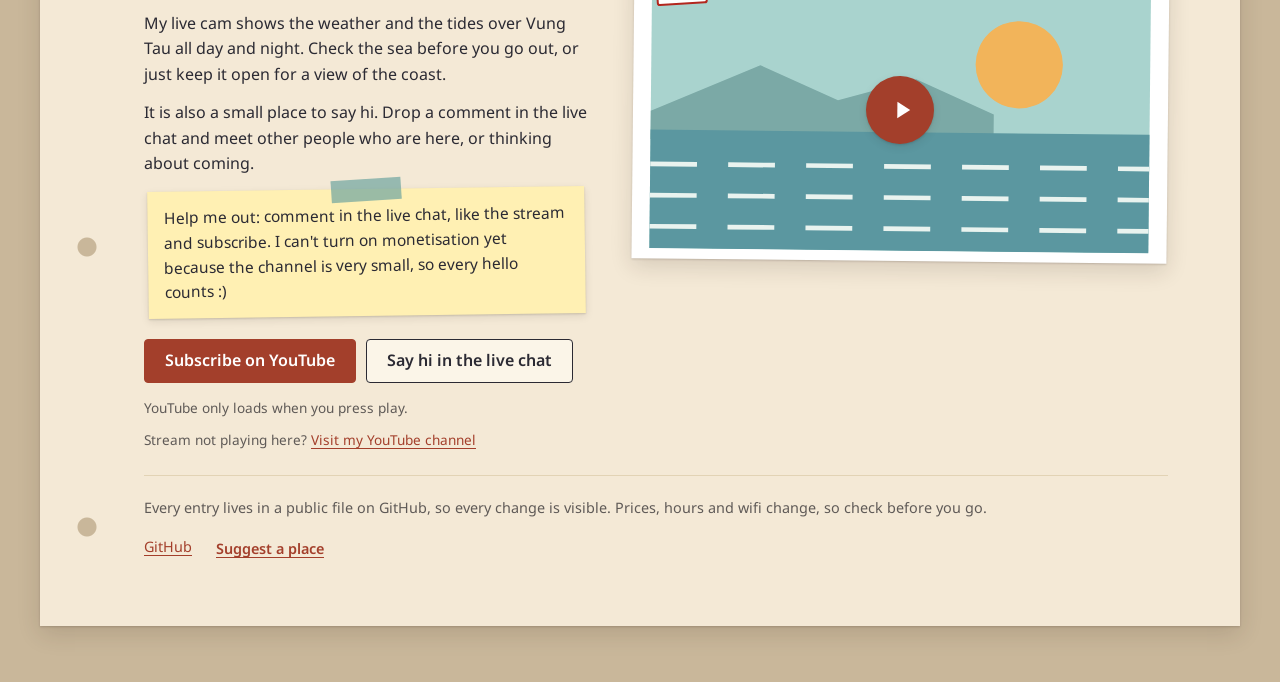
==== commit 71752733: "Default to light mode, give the language select arrow breathing room Light never follows the OS now;" ====
--- a/about.html
+++ b/about.html
@@ -5,7 +5,7 @@
   <meta name="viewport" content="width=device-width, initial-scale=1">
   <title data-i18n="about.title">Hi, I'm Son</title>
   <meta name="description" data-i18n-content="meta.description" content="Verified cafes, restaurants, stays and coworking spots in Vung Tau, Vietnam, from someone who lives there. For expats, nomads and travellers.">
-  <meta name="color-scheme" content="light dark">
+  <meta name="color-scheme" content="light">
   <script>
     (function () {
       try {
--- a/css/style.css
+++ b/css/style.css
@@ -41,25 +41,6 @@
   --focus: #8ED3CE;
   --shadow: 0 1px 2px rgb(0 0 0 / 0.5), 0 8px 22px rgb(0 0 0 / 0.35);
   --shadow-sm: 0 1px 2px rgb(0 0 0 / 0.5), 0 3px 8px rgb(0 0 0 / 0.3);
-}
-@media (prefers-color-scheme: dark) {
-  :root:not([data-theme="light"]) {
-    --desk: #18222C;
-    --paper: #262B36;
-    --paper-2: #2F3542;
-    --paper-edge: #3A4150;
-    --ink: #EFE8DA;
-    --ink-muted: #B8B0A6;
-    --clay: #EE8B70;
-    --clay-ink: #F2A892;
-    --sea: #5E9C98;
-    --sticky: #4D4524;
-    --fill: #EE8B70;
-    --fill-ink: #2A1812;
-    --focus: #8ED3CE;
-    --shadow: 0 1px 2px rgb(0 0 0 / 0.5), 0 8px 22px rgb(0 0 0 / 0.35);
-    --shadow-sm: 0 1px 2px rgb(0 0 0 / 0.5), 0 3px 8px rgb(0 0 0 / 0.3);
-  }
 }
 
 *, *::before, *::after { box-sizing: border-box; }
@@ -182,9 +163,12 @@
   text-underline-offset: 8px;
 }
 
+.lang { position: relative; display: inline-block; }
 .lang select {
+  appearance: none;
+  -webkit-appearance: none;
   min-height: 44px;
-  padding: 0 12px;
+  padding: 0 40px 0 14px;
   font: inherit;
   font-size: 0.95rem;
   color: var(--ink);
@@ -207,10 +191,6 @@
 .icon-sun { display: none; }
 :root[data-theme="dark"] .icon-sun { display: inline; }
 :root[data-theme="dark"] .icon-moon { display: none; }
-@media (prefers-color-scheme: dark) {
-  :root:not([data-theme="light"]) .icon-sun { display: inline; }
-  :root:not([data-theme="light"]) .icon-moon { display: none; }
-}
 
 .btn {
   display: inline-flex;
@@ -445,10 +425,6 @@
 .stamp-community { color: #8A5300; border-style: dashed; }
 :root[data-theme="dark"] .stamp-ok { color: #7FD49A; }
 :root[data-theme="dark"] .stamp-community { color: #F0C36A; }
-@media (prefers-color-scheme: dark) {
-  :root:not([data-theme="light"]) .stamp-ok { color: #7FD49A; }
-  :root:not([data-theme="light"]) .stamp-community { color: #F0C36A; }
-}
 
 .entry-title { font-size: 1.4rem; line-height: 1.25; font-weight: 700; }
 .entry-title button {
@@ -583,9 +559,6 @@
   margin-bottom: 4px;
 }
 :root[data-theme="dark"] .sticky-label { color: #F5C9B8; }
-@media (prefers-color-scheme: dark) {
-  :root:not([data-theme="light"]) .sticky-label { color: #F5C9B8; }
-}
 
 .facts { display: grid; grid-template-columns: 1fr; margin: 0; }
 .facts div {
@@ -626,9 +599,6 @@
 }
 .note h3 { font-size: 1.4rem; color: var(--clay-ink); margin-bottom: 6px; }
 :root[data-theme="dark"] .note h3 { color: #F5C9B8; }
-@media (prefers-color-scheme: dark) {
-  :root:not([data-theme="light"]) .note h3 { color: #F5C9B8; }
-}
 .about-actions { justify-content: flex-start; margin-top: 36px; }
 
 /* ---------- Footer ---------- */
@@ -687,10 +657,6 @@
 .logo-dark { display: none; }
 :root[data-theme="dark"] .logo-light { display: none; }
 :root[data-theme="dark"] .logo-dark { display: block; }
-@media (prefers-color-scheme: dark) {
-  :root:not([data-theme="light"]) .logo-light { display: none; }
-  :root:not([data-theme="light"]) .logo-dark { display: block; }
-}
 
 .prose p + p { margin-top: 1em; }
 
@@ -759,3 +725,30 @@
   color: #B3261E;
   transform: rotate(-4deg);
 }
+.livecam-caption {
+  position: absolute;
+  left: 50%; bottom: 14px;
+  transform: translateX(-50%);
+  max-width: calc(100% - 24px);
+  padding: 6px 14px;
+  background: var(--paper-2);
+  color: var(--ink);
+  font-size: 0.92rem;
+  font-weight: 700;
+  text-align: center;
+  box-shadow: var(--shadow-sm);
+}
+
+.lang::after {                          /* chevron, with room between it and the edge */
+  content: "";
+  position: absolute;
+  right: 16px;
+  top: 50%;
+  width: 12px;
+  height: 8px;
+  margin-top: -4px;
+  background: var(--ink);
+  -webkit-mask: url("data:image/svg+xml,%3Csvg xmlns='http://www.w3.org/2000/svg' viewBox='0 0 12 8'%3E%3Cpath d='M1 1.5l5 5 5-5' fill='none' stroke='black' stroke-width='2' stroke-linecap='round' stroke-linejoin='round'/%3E%3C/svg%3E") center / contain no-repeat;
+  mask: url("data:image/svg+xml,%3Csvg xmlns='http://www.w3.org/2000/svg' viewBox='0 0 12 8'%3E%3Cpath d='M1 1.5l5 5 5-5' fill='none' stroke='black' stroke-width='2' stroke-linecap='round' stroke-linejoin='round'/%3E%3C/svg%3E") center / contain no-repeat;
+  pointer-events: none;
+}
